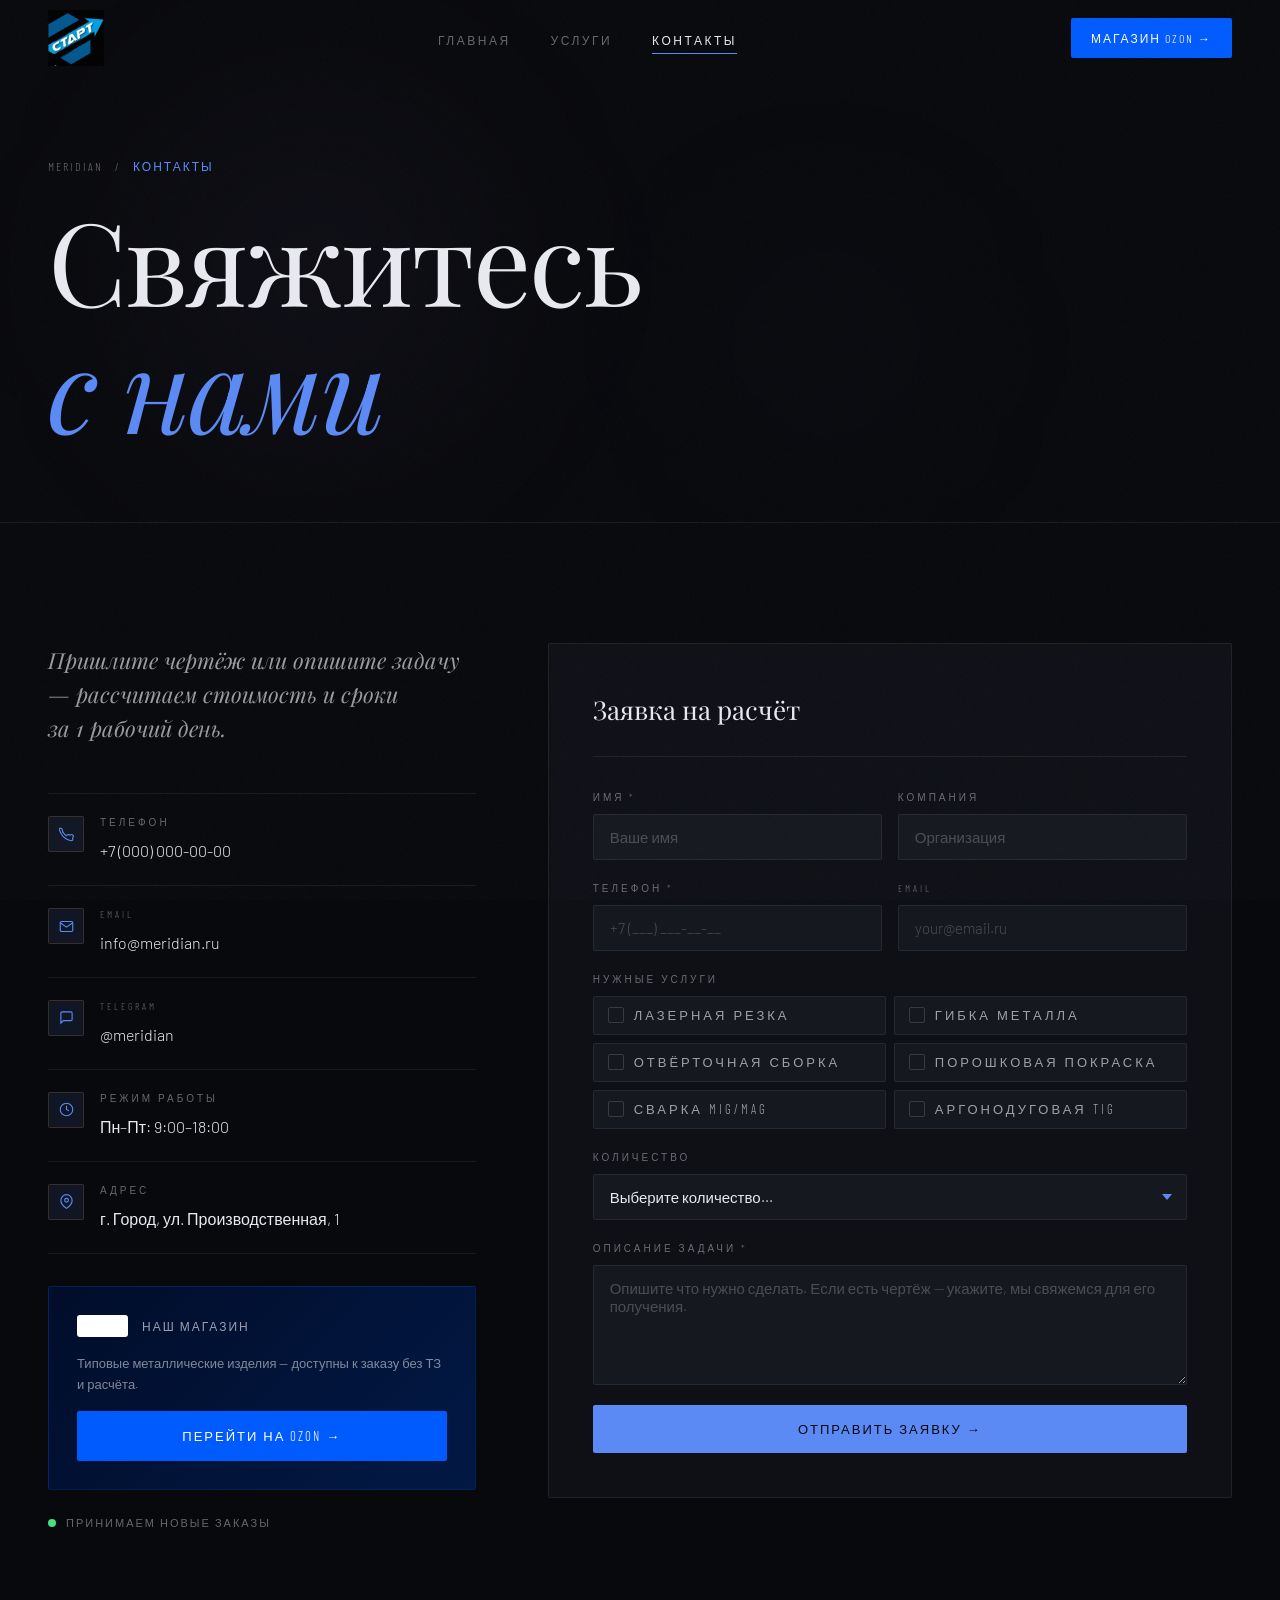
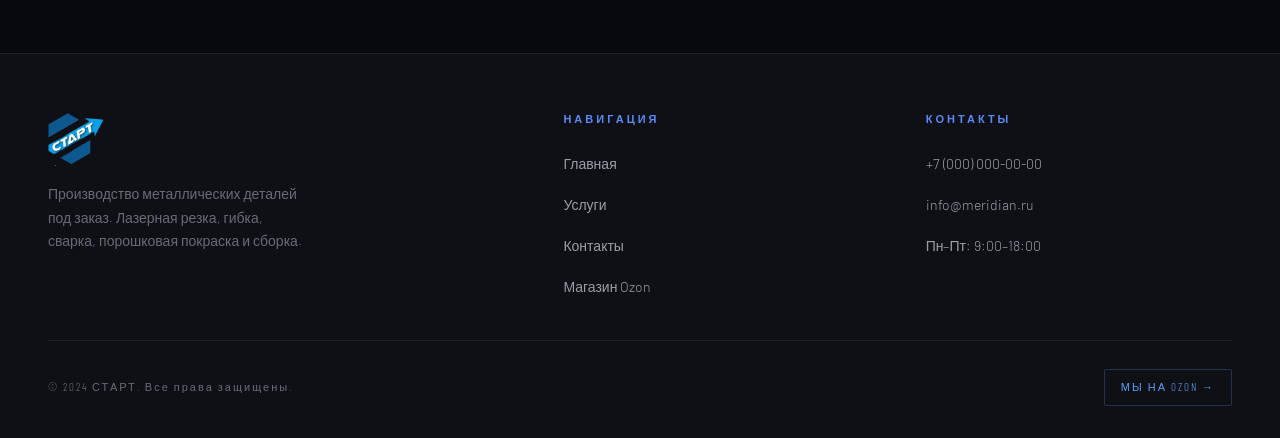
==== contact.html @ f27c6baa "v0.22" ====
<!DOCTYPE html>
<html lang="ru">
<head>
  <meta charset="UTF-8"/>
  <meta name="viewport" content="width=device-width, initial-scale=1.0"/>
  <title>Контакты — СТАРТ Металлообработка</title>
  <link rel="preconnect" href="https://fonts.googleapis.com"/>
  <link href="https://fonts.googleapis.com/css2?family=Playfair+Display:ital,wght@0,400;0,700;1,400;1,700&family=Barlow:wght@300;400;500&family=Barlow+Condensed:wght@300;400;500;600&display=swap" rel="stylesheet"/>
  <link rel="stylesheet" href="base.css"/>
  <link rel="stylesheet" href="contact.css"/>
</head>
<body>
<div class="noise"></div>

<nav class="nav" id="nav">
  <a href="../index.html" class="logo">
    <img src="../logo.png" alt="СТАРТ" class="logo-img"/>
  </a>
  <ul class="nav-links">
    <li><a href="../index.html"  class="nav-link">Главная</a></li>
    <li><a href="services.html"  class="nav-link">Услуги</a></li>
    <li><a href="contact.html"   class="nav-link active">Контакты</a></li>
  </ul>
  <a href="https://www.ozon.ru" target="_blank" rel="noopener" class="btn-ozon" style="padding:10px 20px;font-size:12px;">Магазин Ozon →</a>
  <button class="burger" id="burger" onclick="toggleMenu()"><span></span><span></span><span></span></button>
</nav>

<div class="nav-drawer" id="navDrawer">
  <a href="../index.html"  class="nav-link" onclick="closeMenu()">Главная</a>
  <a href="services.html"  class="nav-link" onclick="closeMenu()">Услуги</a>
  <a href="contact.html"   class="nav-link active" onclick="closeMenu()">Контакты</a>
  <div class="drawer-btns">
    <a href="https://www.ozon.ru" target="_blank" rel="noopener" class="btn-ozon btn-full">Магазин Ozon →</a>
  </div>
</div>

<section class="inner-hero">
  <div class="hero-visual">
    <div class="orb orb-2"></div>
    <div class="orb orb-3"></div>
  </div>
  <div class="container inner-hero-body">
    <div class="breadcrumb">
      <span>MERIDIAN</span>
      <span class="breadcrumb-sep">/</span>
      <span class="bc-active">Контакты</span>
    </div>
    <h1 class="inner-hero-title">
      Свяжитесь
      <em>с нами</em>
    </h1>
  </div>
</section>

<section class="section">
  <div class="container contact-wrap">

    <!-- LEFT -->
    <div>
      <p class="contact-intro">Пришлите чертёж или опишите задачу — рассчитаем стоимость и&nbsp;сроки за&nbsp;1&nbsp;рабочий день.</p>

      <div class="contact-rows">
        <div class="contact-row">
          <div class="contact-row-icon">
            <svg viewBox="0 0 24 24" fill="none" stroke="currentColor" stroke-width="1.8"><path d="M22 16.92v3a2 2 0 01-2.18 2 19.79 19.79 0 01-8.63-3.07A19.5 19.5 0 013.07 9.81 19.79 19.79 0 01.07 2h3a2 2 0 012 1.72c.127.96.361 1.903.7 2.81a2 2 0 01-.45 2.11L6.09 7.91a16 16 0 006 6l1.27-1.27a2 2 0 012.11-.45c.907.339 1.85.573 2.81.7A2 2 0 0122 16.92z"/></svg>
          </div>
          <div>
            <span class="contact-row-label">Телефон</span>
            <a href="tel:+70000000000" class="contact-row-val">+7 (000) 000-00-00</a>
          </div>
        </div>
        <div class="contact-row">
          <div class="contact-row-icon">
            <svg viewBox="0 0 24 24" fill="none" stroke="currentColor" stroke-width="1.8"><path d="M4 4h16c1.1 0 2 .9 2 2v12c0 1.1-.9 2-2 2H4c-1.1 0-2-.9-2-2V6c0-1.1.9-2 2-2z"/><polyline points="22,6 12,13 2,6"/></svg>
          </div>
          <div>
            <span class="contact-row-label">Email</span>
            <a href="mailto:info@meridian.ru" class="contact-row-val">info@meridian.ru</a>
          </div>
        </div>
        <div class="contact-row">
          <div class="contact-row-icon">
            <svg viewBox="0 0 24 24" fill="none" stroke="currentColor" stroke-width="1.8"><path d="M21 15a2 2 0 01-2 2H7l-4 4V5a2 2 0 012-2h14a2 2 0 012 2z"/></svg>
          </div>
          <div>
            <span class="contact-row-label">Telegram</span>
            <a href="https://t.me/meridian" target="_blank" rel="noopener" class="contact-row-val">@meridian</a>
          </div>
        </div>
        <div class="contact-row">
          <div class="contact-row-icon">
            <svg viewBox="0 0 24 24" fill="none" stroke="currentColor" stroke-width="1.8"><circle cx="12" cy="12" r="10"/><polyline points="12,6 12,12 16,14"/></svg>
          </div>
          <div>
            <span class="contact-row-label">Режим работы</span>
            <span class="contact-row-val">Пн–Пт: 9:00–18:00</span>
          </div>
        </div>
        <div class="contact-row">
          <div class="contact-row-icon">
            <svg viewBox="0 0 24 24" fill="none" stroke="currentColor" stroke-width="1.8"><path d="M21 10c0 7-9 13-9 13s-9-6-9-13a9 9 0 0118 0z"/><circle cx="12" cy="10" r="3"/></svg>
          </div>
          <div>
            <span class="contact-row-label">Адрес</span>
            <span class="contact-row-val">г. Город, ул. Производственная, 1</span>
          </div>
        </div>
      </div>

      <!-- OZON -->
      <div class="contact-ozon">
        <div class="contact-ozon-head">
          <span class="ozon-logobadge">OZON</span>
          <span>Наш магазин</span>
        </div>
        <p>Типовые металлические изделия — доступны к заказу без ТЗ и расчёта.</p>
        <a href="https://www.ozon.ru" target="_blank" rel="noopener" class="btn-ozon btn-full">
          Перейти на Ozon →
        </a>
      </div>

      <div class="contact-avail">
        <div class="avail-dot"></div>
        <span>Принимаем новые заказы</span>
      </div>
    </div>

    <!-- FORM -->
    <div class="form-wrap">
      <h3>Заявка на расчёт</h3>
      <form class="form" onsubmit="handleSubmit(event)">
        <div class="form-duo">
          <div class="field"><label>Имя *</label><input type="text" placeholder="Ваше имя" required/></div>
          <div class="field"><label>Компания</label><input type="text" placeholder="Организация"/></div>
        </div>
        <div class="form-duo">
          <div class="field"><label>Телефон *</label><input type="tel" placeholder="+7 (___) ___-__-__" required/></div>
          <div class="field"><label>Email</label><input type="email" placeholder="your@email.ru"/></div>
        </div>

        <div class="field">
          <label>Нужные услуги</label>
          <div class="svc-checks" id="svcChecks">
            <label class="svc-check"><input type="checkbox"/><span class="check-box"></span><span>Лазерная резка</span></label>
            <label class="svc-check"><input type="checkbox"/><span class="check-box"></span><span>Гибка металла</span></label>
            <label class="svc-check"><input type="checkbox"/><span class="check-box"></span><span>Отвёрточная сборка</span></label>
            <label class="svc-check"><input type="checkbox"/><span class="check-box"></span><span>Порошковая покраска</span></label>
            <label class="svc-check"><input type="checkbox"/><span class="check-box"></span><span>Сварка MIG/MAG</span></label>
            <label class="svc-check"><input type="checkbox"/><span class="check-box"></span><span>Аргонодуговая TIG</span></label>
          </div>
        </div>

        <div class="field">
          <label>Количество</label>
          <select>
            <option value="">Выберите количество...</option>
            <option>1–10 штук (единичный заказ)</option>
            <option>10–100 штук (мелкая серия)</option>
            <option>100–1000 штук</option>
            <option>более 1000 штук</option>
          </select>
        </div>

        <div class="field">
          <label>Описание задачи *</label>
          <textarea rows="5" placeholder="Опишите что нужно сделать. Если есть чертёж — укажите, мы свяжемся для его получения." required></textarea>
        </div>

        <button type="submit" class="btn-solid btn-full" style="padding:16px;">
          Отправить заявку →
        </button>
        <div class="form-ok" id="formOk">
          ✓ Заявка принята! Свяжемся в течение 1 рабочего дня
        </div>
      </form>
    </div>

  </div>
</section>

<footer class="footer">
  <div class="container">
    <div class="footer-grid">
      <div class="footer-brand">
        <a href="../index.html" class="logo">
    <img src="../logo.png" alt="СТАРТ" class="logo-img"/>
  </a>
        <p>Производство металлических деталей под заказ. Лазерная резка, гибка, сварка, порошковая покраска и сборка.</p>
      </div>
      <div class="footer-col"><h5>Навигация</h5><ul><li><a href="../index.html">Главная</a></li><li><a href="services.html">Услуги</a></li><li><a href="contact.html">Контакты</a></li><li><a href="https://www.ozon.ru" target="_blank">Магазин Ozon</a></li></ul></div>
      <div class="footer-col"><h5>Контакты</h5><ul><li><span>+7 (000) 000-00-00</span></li><li><span>info@meridian.ru</span></li><li><span>Пн–Пт: 9:00–18:00</span></li></ul></div>
    </div>
    <div class="footer-bottom">
      <p class="footer-copy">© 2024 СТАРТ. Все права защищены.</p>
      <a href="https://www.ozon.ru" target="_blank" rel="noopener" class="footer-ozon">Мы на Ozon →</a>
    </div>
  </div>
</footer>

<script src="../js/main.js"></script>
</body>
</html>
---- base.css ----
/* =============================================
   BASE.CSS — Общие стили
   Тот же визуальный язык: Playfair + Barlow,
   тёмный фон, атмосферные орбы, noise.
   Акцент — янтарно-стальной под металл.
   Курсор — стандартный браузерный.
   ============================================= */

:root {
  --ink:        #08090c;
  --ink-2:      #0e1016;
  --ink-3:      #161820;
  --surface:    #1c1e28;
  --border:     rgba(255,255,255,0.07);
  --border-hi:  rgba(255,255,255,0.15);
  --text:       #e8eaf0;
  --muted:      rgba(232,234,240,0.42);
  --muted-hi:   rgba(232,234,240,0.65);
  --accent:     #5b8af5;          /* синий — оригинальный акцент   */
  --accent-2:   #a78bfa;          /* фиолетовый второй акцент      */
  --accent-glow:rgba(91,138,245,0.18);
  --accent-dim: rgba(91,138,245,0.10);

  --ff-display: 'Playfair Display', serif;
  --ff-body:    'Barlow', sans-serif;
  --ff-cond:    'Barlow Condensed', sans-serif;

  --nav-h: 76px;
  --ease:  cubic-bezier(0.22, 1, 0.36, 1);
}

*, *::before, *::after { box-sizing: border-box; margin: 0; padding: 0; }
html { scroll-behavior: smooth; }

body {
  background: var(--ink);
  color: var(--text);
  font-family: var(--ff-body);
  font-size: 17px;
  font-weight: 300;
  line-height: 1.7;
  overflow-x: hidden;
}

a { color: inherit; text-decoration: none; }
img { max-width: 100%; display: block; }

/* NOISE */
.noise {
  position: fixed;
  inset: 0;
  z-index: 999;
  pointer-events: none;
  opacity: 0.032;
  background-image: url("data:image/svg+xml,%3Csvg viewBox='0 0 256 256' xmlns='http://www.w3.org/2000/svg'%3E%3Cfilter id='n'%3E%3CfeTurbulence type='fractalNoise' baseFrequency='0.9' numOctaves='4' stitchTiles='stitch'/%3E%3C/filter%3E%3Crect width='100%25' height='100%25' filter='url(%23n)'/%3E%3C/svg%3E");
  background-size: 180px;
}

/* ─── UTILITIES ────────────────────────────── */
.container {
  max-width: 1280px;
  margin: 0 auto;
  padding: 0 48px;
}

.section { padding: 120px 0; }

.sec-head {
  display: flex;
  justify-content: space-between;
  align-items: flex-end;
  margin-bottom: 64px;
  gap: 24px;
}

.sec-meta { display: flex; align-items: center; gap: 16px; }

.sec-num {
  font-family: var(--ff-cond);
  font-size: 12px;
  letter-spacing: 3px;
  color: var(--accent);
}

.sec-tag {
  font-family: var(--ff-cond);
  font-size: 12px;
  letter-spacing: 3px;
  text-transform: uppercase;
  color: var(--muted);
}

.sec-title {
  font-family: var(--ff-display);
  font-size: clamp(34px, 4vw, 52px);
  font-weight: 400;
  line-height: 1.12;
  letter-spacing: -0.5px;
}

.sec-title em { font-style: italic; color: var(--accent); }

.sec-link {
  font-family: var(--ff-cond);
  font-size: 13px;
  letter-spacing: 2px;
  text-transform: uppercase;
  color: var(--muted-hi);
  border-bottom: 1px solid var(--border-hi);
  padding-bottom: 2px;
  transition: color 0.3s, border-color 0.3s;
  white-space: nowrap;
}

.sec-link:hover { color: var(--accent); border-color: var(--accent); }

/* ─── BUTTONS ──────────────────────────────── */
.btn-solid {
  display: inline-flex;
  align-items: center;
  gap: 10px;
  background: var(--accent);
  color: #08090c;
  font-family: var(--ff-cond);
  font-size: 13px;
  letter-spacing: 2px;
  text-transform: uppercase;
  padding: 14px 32px;
  border: none;
  border-radius: 2px;
  cursor: pointer;
  transition: transform 0.3s var(--ease), box-shadow 0.3s var(--ease);
  position: relative;
  overflow: hidden;
}

.btn-solid::after {
  content: '';
  position: absolute;
  inset: 0;
  background: linear-gradient(135deg, transparent 40%, rgba(255,255,255,0.15));
  opacity: 0;
  transition: opacity 0.3s;
}

.btn-solid:hover { transform: translateY(-2px); box-shadow: 0 12px 36px var(--accent-glow); }
.btn-solid:hover::after { opacity: 1; }

.btn-outline {
  display: inline-flex;
  align-items: center;
  gap: 10px;
  font-family: var(--ff-cond);
  font-size: 13px;
  letter-spacing: 2px;
  text-transform: uppercase;
  color: var(--muted-hi);
  border: 1px solid var(--border-hi);
  padding: 14px 28px;
  border-radius: 2px;
  cursor: pointer;
  transition: all 0.3s var(--ease);
  background: none;
}

.btn-outline:hover {
  color: var(--text);
  border-color: var(--accent);
  background: var(--accent-glow);
}

.btn-ozon {
  display: inline-flex;
  align-items: center;
  gap: 8px;
  background: #005bff;
  color: #fff;
  font-family: var(--ff-cond);
  font-size: 13px;
  letter-spacing: 2px;
  text-transform: uppercase;
  padding: 14px 28px;
  border-radius: 2px;
  cursor: pointer;
  border: none;
  transition: transform 0.3s var(--ease), box-shadow 0.3s;
}

.btn-ozon:hover {
  transform: translateY(-2px);
  box-shadow: 0 10px 32px rgba(0,91,255,0.35);
}

.btn-full { width: 100%; justify-content: center; }

/* ─── NAVIGATION ───────────────────────────── */
.nav {
  position: fixed;
  inset: 0 0 auto;
  z-index: 500;
  height: var(--nav-h);
  display: flex;
  align-items: center;
  justify-content: space-between;
  padding: 0 48px;
  transition: background 0.4s, border-color 0.4s;
}

.nav.scrolled {
  background: rgba(8,9,12,0.93);
  backdrop-filter: blur(24px);
  -webkit-backdrop-filter: blur(24px);
  border-bottom: 1px solid var(--border);
}

.logo {
  display: flex;
  align-items: center;
  flex-shrink: 0;
}

.logo-img {
  height: 56px;
  width: auto;
  display: block;
  object-fit: contain;
  mix-blend-mode: lighten;
}

/* Fallback-текст (если картинка не загрузится) */
.logo-name {
  font-family: var(--ff-cond);
  font-size: 15px;
  font-weight: 500;
  letter-spacing: 5px;
  text-transform: uppercase;
  line-height: 1;
}

.logo-sub {
  font-family: var(--ff-body);
  font-size: 9px;
  letter-spacing: 2px;
  text-transform: uppercase;
  color: var(--muted);
  margin-top: 3px;
}

.nav-links {
  display: flex;
  list-style: none;
  gap: 40px;
  align-items: center;
}

.nav-link {
  font-family: var(--ff-cond);
  font-size: 12px;
  letter-spacing: 2.5px;
  text-transform: uppercase;
  color: var(--muted);
  position: relative;
  transition: color 0.3s;
  padding: 4px 0;
}

.nav-link::after {
  content: '';
  position: absolute;
  bottom: -3px; left: 0;
  width: 0; height: 1px;
  background: var(--accent);
  transition: width 0.3s var(--ease);
}

.nav-link:hover, .nav-link.active { color: var(--text); }
.nav-link:hover::after, .nav-link.active::after { width: 100%; }

/* BURGER */
.burger {
  display: none;
  flex-direction: column;
  gap: 5px;
  background: none;
  border: none;
  cursor: pointer;
  padding: 6px;
}

.burger span {
  display: block;
  height: 1.5px;
  background: var(--text);
  border-radius: 2px;
  transition: all 0.3s var(--ease);
}

.burger span:nth-child(1) { width: 22px; }
.burger span:nth-child(2) { width: 16px; }
.burger span:nth-child(3) { width: 22px; }

.burger.open span:nth-child(1) { transform: translateY(6.5px) rotate(45deg); width: 22px; }
.burger.open span:nth-child(2) { opacity: 0; transform: scaleX(0); }
.burger.open span:nth-child(3) { transform: translateY(-6.5px) rotate(-45deg); width: 22px; }

/* MOBILE DRAWER */
.nav-drawer {
  display: none;
  position: fixed;
  top: var(--nav-h);
  left: 0; right: 0;
  background: rgba(8,9,12,0.98);
  backdrop-filter: blur(24px);
  border-bottom: 1px solid var(--border);
  padding: 36px 24px;
  flex-direction: column;
  gap: 4px;
  z-index: 490;
}

.nav-drawer.open { display: flex; }

.nav-drawer .nav-link {
  font-size: 22px;
  letter-spacing: 3px;
  padding: 14px 0;
  border-bottom: 1px solid var(--border);
  color: var(--muted-hi);
}

.nav-drawer .nav-link::after { display: none; }
.nav-drawer .nav-link:hover,
.nav-drawer .nav-link.active { color: var(--accent); }

.drawer-btns {
  display: flex;
  flex-direction: column;
  gap: 10px;
  margin-top: 20px;
}

/* ─── HERO BG ELEMENTS ─────────────────────── */
.hero-visual {
  position: absolute;
  inset: 0;
  overflow: hidden;
  pointer-events: none;
}

.orb {
  position: absolute;
  border-radius: 50%;
  filter: blur(110px);
}

.orb-1 {
  width: 700px; height: 700px;
  background: radial-gradient(circle, rgba(91,138,245,0.12), transparent 65%);
  top: -200px; right: -80px;
  animation: drift1 12s ease-in-out infinite;
}

.orb-2 {
  width: 500px; height: 500px;
  background: radial-gradient(circle, rgba(167,139,250,0.08), transparent 65%);
  bottom: 0; left: 5%;
  animation: drift2 16s ease-in-out infinite;
}

.orb-3 {
  width: 320px; height: 320px;
  background: radial-gradient(circle, rgba(91,138,245,0.06), transparent 65%);
  top: 35%; left: 52%;
  animation: drift1 20s ease-in-out infinite reverse;
}

@keyframes drift1 {
  0%,100% { transform: translate(0,0) scale(1); }
  50%      { transform: translate(-40px,50px) scale(1.04); }
}
@keyframes drift2 {
  0%,100% { transform: translate(0,0); }
  50%      { transform: translate(50px,-30px); }
}

/* ─── INNER PAGE HERO ──────────────────────── */
.inner-hero {
  position: relative;
  padding: calc(var(--nav-h) + 80px) 0 72px;
  border-bottom: 1px solid var(--border);
  overflow: hidden;
  min-height: 48vh;
  display: flex;
  align-items: flex-end;
}

.inner-hero-body {
  position: relative;
  z-index: 1;
  width: 100%;
}

.breadcrumb {
  display: flex;
  align-items: center;
  gap: 12px;
  margin-bottom: 20px;
  animation: revealUp 0.6s var(--ease) 0.15s both;
}

.breadcrumb-sep { color: var(--border-hi); font-family: var(--ff-cond); }

.breadcrumb span {
  font-family: var(--ff-cond);
  font-size: 12px;
  letter-spacing: 2px;
  text-transform: uppercase;
  color: var(--muted);
}

.breadcrumb .bc-active { color: var(--accent); }

.inner-hero-title {
  font-family: var(--ff-display);
  font-size: clamp(56px, 9vw, 116px);
  font-weight: 400;
  line-height: 1.1;
  letter-spacing: -2px;
  overflow: visible;
  animation: revealUp 0.8s var(--ease) 0.3s both;
}

.inner-hero-title em {
  font-style: italic;
  color: var(--accent);
  display: block;
  overflow: visible;
}

/* ─── TICKER ───────────────────────────────── */
.ticker-wrap {
  overflow: hidden;
  border-top: 1px solid var(--border);
  border-bottom: 1px solid var(--border);
  background: var(--ink-2);
  padding: 14px 0;
}

.ticker {
  display: flex;
  gap: 48px;
  width: max-content;
  animation: tickerMove 22s linear infinite;
  white-space: nowrap;
}

.ticker span {
  font-family: var(--ff-cond);
  font-size: 12px;
  letter-spacing: 3px;
  text-transform: uppercase;
  color: var(--muted);
}

.ticker .sep { color: var(--accent); }

@keyframes tickerMove {
  from { transform: translateX(0); }
  to   { transform: translateX(-50%); }
}

/* ─── MARQUEE CTA ──────────────────────────── */
.marquee-cta {
  overflow: hidden;
  border-top: 1px solid var(--border);
  border-bottom: 1px solid var(--border);
}

.marquee-cta-inner {
  display: block;
  padding: 28px 0;
  background: var(--ink-2);
  transition: background 0.3s;
}

.marquee-cta-inner:hover { background: var(--ink-3); }

.marquee-track {
  display: flex;
  width: max-content;
  gap: 64px;
  white-space: nowrap;
  animation: tickerMove 16s linear infinite;
}

.marquee-track span {
  font-family: var(--ff-display);
  font-size: clamp(28px, 4vw, 48px);
  font-weight: 400;
  font-style: italic;
  color: var(--muted-hi);
  transition: color 0.3s;
}

.marquee-cta-inner:hover .marquee-track span { color: var(--text); }
.mc-dot { font-style: normal !important; color: var(--accent) !important; }

/* ─── FOOTER ───────────────────────────────── */
.footer {
  padding: 56px 0 32px;
  border-top: 1px solid var(--border);
  background: var(--ink-2);
}

.footer-grid {
  display: grid;
  grid-template-columns: 1.5fr 1fr 1fr;
  gap: 56px;
  margin-bottom: 40px;
}

.footer-brand p {
  font-size: 14px;
  color: var(--muted);
  line-height: 1.7;
  max-width: 260px;
  margin-top: 16px;
}

.footer-col h5 {
  font-family: var(--ff-cond);
  font-size: 11px;
  letter-spacing: 3px;
  text-transform: uppercase;
  color: var(--accent);
  margin-bottom: 20px;
}

.footer-col ul { list-style: none; display: flex; flex-direction: column; gap: 12px; }

.footer-col li a,
.footer-col li span {
  font-size: 14px;
  color: var(--muted-hi);
  transition: color 0.3s;
}

.footer-col li a:hover { color: var(--accent); }

.footer-bottom {
  display: flex;
  align-items: center;
  justify-content: space-between;
  padding-top: 28px;
  border-top: 1px solid var(--border);
}

.footer-copy {
  font-family: var(--ff-cond);
  font-size: 11px;
  letter-spacing: 2px;
  color: var(--muted);
}

.footer-ozon {
  display: inline-flex;
  align-items: center;
  gap: 8px;
  font-family: var(--ff-cond);
  font-size: 11px;
  letter-spacing: 2px;
  text-transform: uppercase;
  color: #5b9cf6;
  border: 1px solid rgba(91,156,246,0.25);
  padding: 8px 16px;
  border-radius: 2px;
  transition: all 0.3s;
}

.footer-ozon:hover { background: rgba(91,156,246,0.1); border-color: #5b9cf6; }

/* ─── SCROLL REVEAL ────────────────────────── */
.reveal {
  opacity: 0;
  transform: translateY(24px);
  transition: opacity 0.65s var(--ease), transform 0.65s var(--ease);
}
.reveal.in { opacity: 1; transform: none; }

/* ─── KEYFRAMES ────────────────────────────── */
@keyframes revealUp {
  from { opacity: 0; transform: translateY(20px); }
  to   { opacity: 1; transform: none; }
}

/* inset отрицательный — гарантирует что буквы не обрезаются сверху/снизу */
@keyframes revealClip {
  from { clip-path: inset(110% 0 0 0); }
  to   { clip-path: inset(-20% 0 -20% 0); }
}

/* ─── RESPONSIVE BASE ──────────────────────── */
@media (max-width: 960px) {
  .container { padding: 0 24px; }
  .nav { padding: 0 24px; }
  .nav-links { display: none; }
  .nav .btn-ozon { display: none; }
  .burger { display: flex; }
  .section { padding: 80px 0; }
  .footer-grid { grid-template-columns: 1fr 1fr; gap: 36px; }
  .footer-brand { grid-column: 1 / -1; }
  .footer-bottom { flex-direction: column; gap: 16px; text-align: center; }
}

@media (max-width: 480px) {
  .container { padding: 0 16px; }
  .nav { padding: 0 16px; }
  .footer-grid { grid-template-columns: 1fr; }
  .section { padding: 60px 0; }
  .inner-hero-title { letter-spacing: -1.5px; }
}
---- contact.css ----
/* =============================================
   CONTACT.CSS — Страница контактов
   ============================================= */

.contact-wrap {
  display: grid;
  grid-template-columns: 1fr 1.6fr;
  gap: 72px;
  align-items: start;
}

/* ─── LEFT ─────────────────────────────────── */
.contact-intro {
  font-family: var(--ff-display);
  font-size: clamp(18px, 2vw, 22px);
  font-weight: 400;
  font-style: italic;
  color: var(--muted-hi);
  line-height: 1.55;
  margin-bottom: 48px;
}

.contact-rows { display: flex; flex-direction: column; }

.contact-row {
  display: flex;
  align-items: flex-start;
  gap: 16px;
  padding: 20px 0;
  border-bottom: 1px solid var(--border);
}

.contact-row:first-child { border-top: 1px solid var(--border); }

.contact-row-icon {
  width: 36px; height: 36px;
  background: var(--accent-dim);
  border: 1px solid rgba(212,146,42,0.2);
  display: flex;
  align-items: center;
  justify-content: center;
  color: var(--accent);
  flex-shrink: 0;
  margin-top: 2px;
  border-radius: 2px;
}

.contact-row-icon svg { width: 15px; height: 15px; }

.contact-row-label {
  font-family: var(--ff-cond);
  font-size: 10px;
  letter-spacing: 3px;
  text-transform: uppercase;
  color: var(--muted);
  display: block;
  margin-bottom: 5px;
}

.contact-row-val {
  font-size: 16px;
  color: var(--text);
  transition: color 0.3s;
}

a.contact-row-val:hover { color: var(--accent); }

/* OZON BLOCK */
.contact-ozon {
  background: linear-gradient(135deg, #010d2a, #021945);
  border: 1px solid rgba(0,91,255,0.2);
  border-radius: 2px;
  padding: 28px;
  display: flex;
  flex-direction: column;
  gap: 16px;
  margin-top: 32px;
}

.contact-ozon-head {
  display: flex;
  align-items: center;
  gap: 14px;
}

.ozon-logobadge {
  font-family: var(--ff-cond);
  font-size: 20px;
  font-weight: 700;
  letter-spacing: 2px;
  background: #fff;
  color: #005bff;
  padding: 3px 10px;
  border-radius: 3px;
  line-height: 1.4;
}

.contact-ozon-head span {
  font-family: var(--ff-cond);
  font-size: 12px;
  letter-spacing: 2px;
  text-transform: uppercase;
  color: rgba(255,255,255,0.6);
}

.contact-ozon p { font-size: 13px; color: rgba(255,255,255,0.5); line-height: 1.6; }

/* AVAIL */
.contact-avail {
  display: flex;
  align-items: center;
  gap: 10px;
  margin-top: 24px;
}

.avail-dot {
  width: 8px; height: 8px;
  border-radius: 50%;
  background: #4ade80;
  flex-shrink: 0;
  animation: pulse 2.5s ease-in-out infinite;
}

@keyframes pulse {
  0%,100% { box-shadow: 0 0 0 0 rgba(74,222,128,0.5); }
  50%      { box-shadow: 0 0 0 7px rgba(74,222,128,0); }
}

.contact-avail span {
  font-family: var(--ff-cond);
  font-size: 11px;
  letter-spacing: 2px;
  text-transform: uppercase;
  color: var(--muted);
}

/* ─── FORM ─────────────────────────────────── */
.form-wrap {
  background: var(--ink-2);
  border: 1px solid var(--border);
  padding: 44px;
  border-radius: 2px;
}

.form-wrap h3 {
  font-family: var(--ff-display);
  font-size: 26px;
  font-weight: 400;
  margin-bottom: 32px;
  padding-bottom: 24px;
  border-bottom: 1px solid var(--border);
}

.form { display: flex; flex-direction: column; gap: 20px; }

.form-duo { display: grid; grid-template-columns: 1fr 1fr; gap: 16px; }

.field { display: flex; flex-direction: column; gap: 8px; }

.field label {
  font-family: var(--ff-cond);
  font-size: 10px;
  letter-spacing: 3px;
  text-transform: uppercase;
  color: var(--muted);
}

.field input,
.field select,
.field textarea {
  background: var(--ink-3);
  border: 1px solid var(--border);
  color: var(--text);
  font-family: var(--ff-body);
  font-size: 15px;
  font-weight: 300;
  padding: 13px 16px;
  border-radius: 2px;
  outline: none;
  transition: border-color 0.3s;
  width: 100%;
  -webkit-appearance: none;
  appearance: none;
}

.field select {
  background-image: url("data:image/svg+xml,%3Csvg xmlns='http://www.w3.org/2000/svg' width='10' height='6' viewBox='0 0 10 6'%3E%3Cpath fill='%235b8af5' d='M0 0l5 6 5-6z'/%3E%3C/svg%3E");
  background-repeat: no-repeat;
  background-position: right 14px center;
  padding-right: 36px;
  cursor: pointer;
}

.field select option { background: var(--ink-2); color: var(--text); }
.field input:focus,
.field select:focus,
.field textarea:focus { border-color: var(--accent); }
.field input::placeholder,
.field textarea::placeholder { color: var(--muted); opacity: 0.6; }
.field textarea { resize: vertical; min-height: 120px; }

/* Checkboxes */
.svc-checks {
  display: grid;
  grid-template-columns: 1fr 1fr;
  gap: 8px;
}

.svc-check {
  display: flex;
  align-items: center;
  gap: 10px;
  background: var(--ink-3);
  border: 1px solid var(--border);
  border-radius: 2px;
  padding: 10px 14px;
  cursor: pointer;
  transition: all 0.25s;
  user-select: none;
}

.svc-check input { display: none; }

.check-box {
  width: 16px; height: 16px;
  border: 1px solid var(--border-hi);
  border-radius: 2px;
  display: flex;
  align-items: center;
  justify-content: center;
  flex-shrink: 0;
  transition: all 0.25s;
}

.svc-check.on { border-color: var(--accent); background: var(--accent-dim); }
.svc-check.on .check-box { background: var(--accent); border-color: var(--accent); }

.check-box::after {
  content: '';
  width: 8px; height: 5px;
  border-left: 1.5px solid #08090c;
  border-bottom: 1.5px solid #08090c;
  transform: rotate(-45deg) translateY(-1px);
  display: none;
}

.svc-check.on .check-box::after { display: block; }

.svc-check span {
  font-size: 13px;
  color: var(--muted-hi);
  transition: color 0.25s;
  line-height: 1.3;
}

.svc-check.on span { color: var(--text); }

/* Success */
.form-ok {
  display: none;
  background: rgba(74,222,128,0.07);
  border: 1px solid rgba(74,222,128,0.25);
  color: #4ade80;
  font-family: var(--ff-cond);
  font-size: 12px;
  letter-spacing: 2px;
  text-transform: uppercase;
  padding: 14px 18px;
  border-radius: 2px;
  text-align: center;
}

.form-ok.show { display: block; }

/* ─── RESPONSIVE CONTACT ───────────────────── */
@media (max-width: 960px) {
  .contact-wrap { grid-template-columns: 1fr; gap: 48px; }
  .form-wrap { padding: 28px 24px; }
}

@media (max-width: 480px) {
  .form-duo { grid-template-columns: 1fr; }
  .svc-checks { grid-template-columns: 1fr; }
}
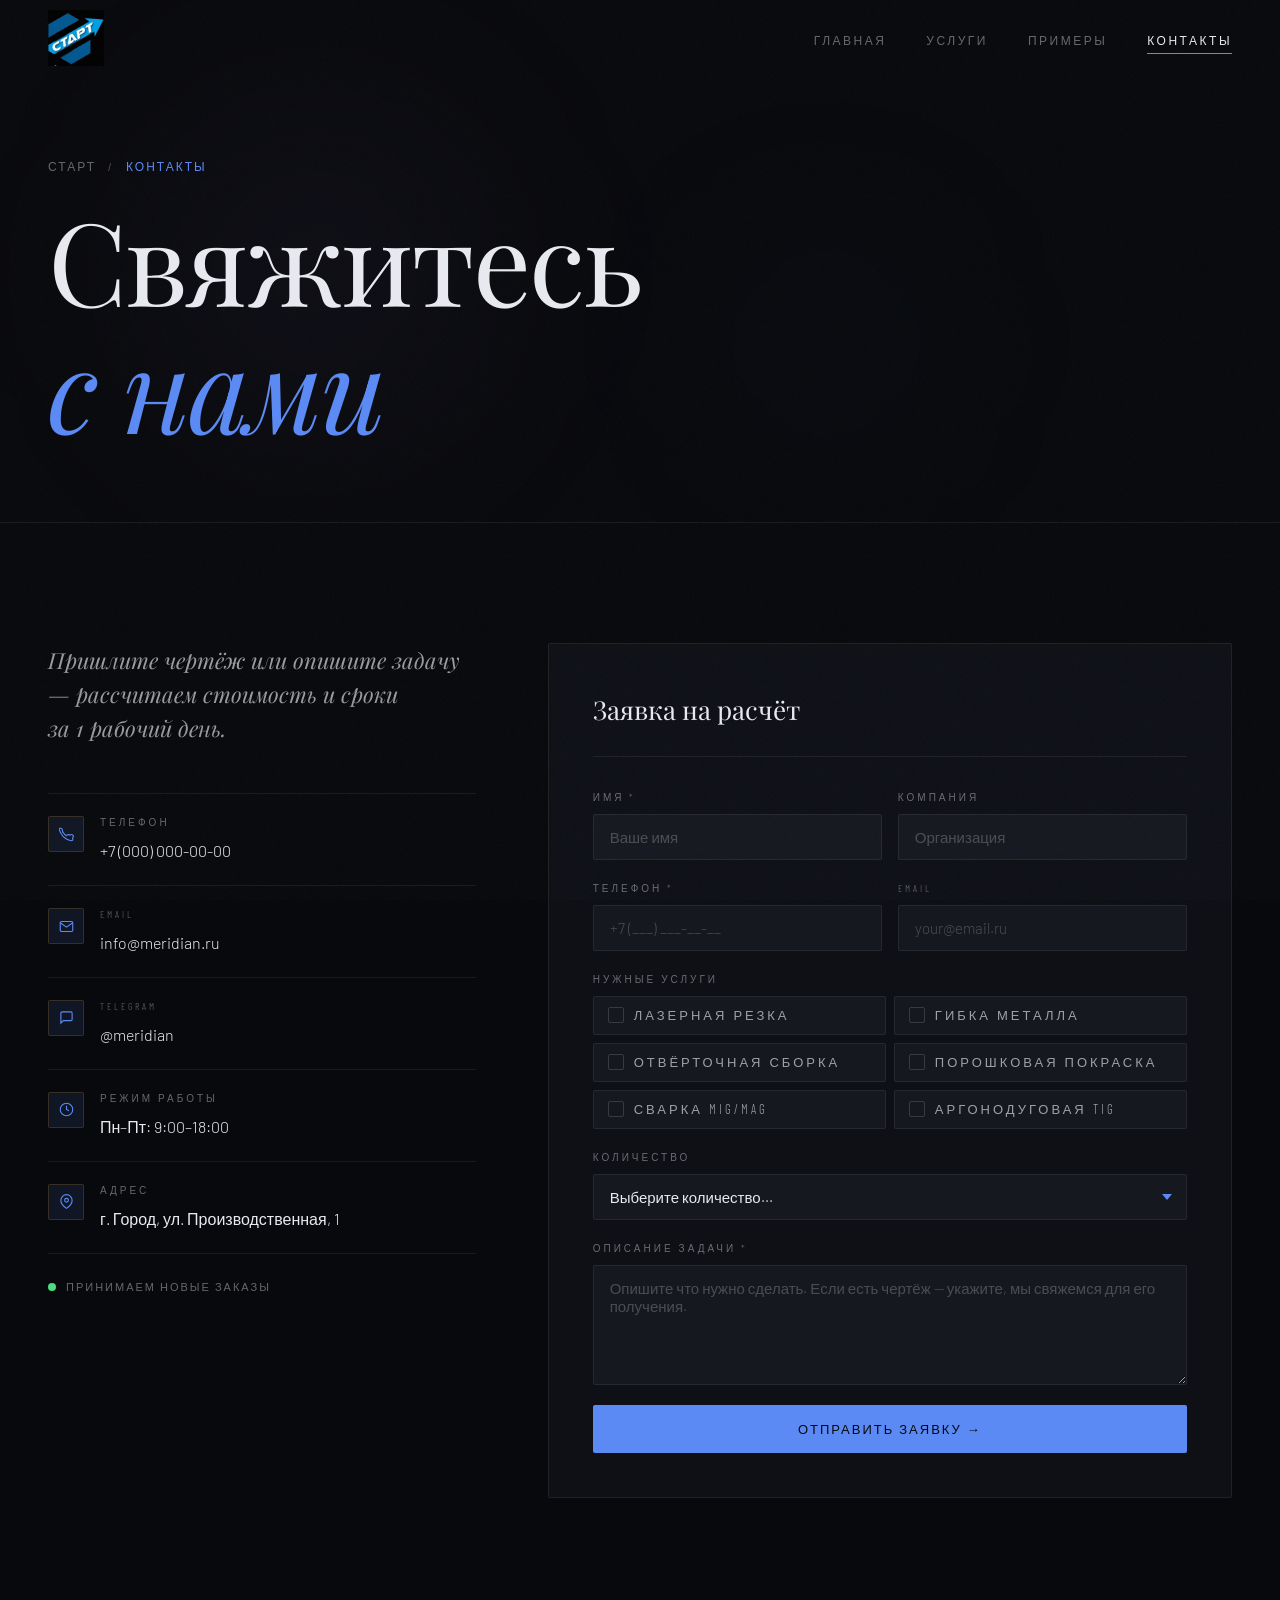
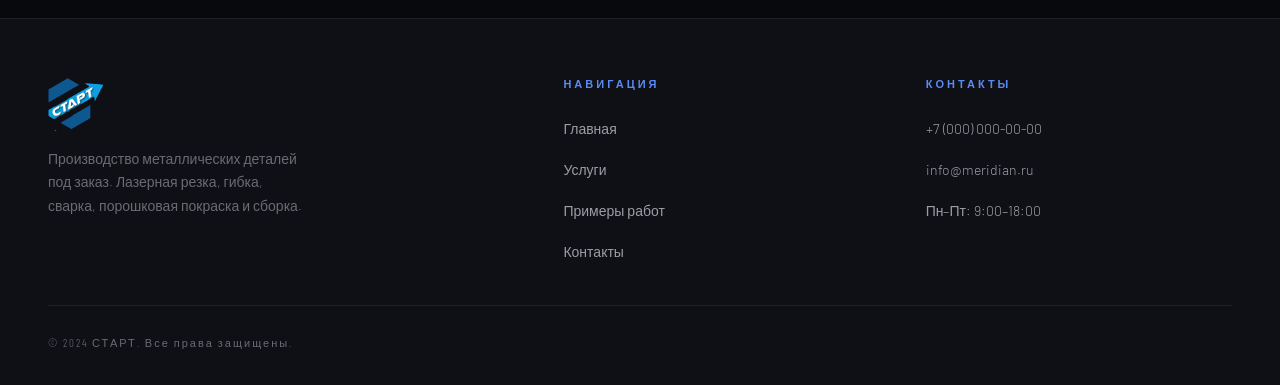
==== commit 178f15d4: "v 0.25" ====
--- a/contact.html
+++ b/contact.html
@@ -13,25 +13,23 @@
 <div class="noise"></div>
 
 <nav class="nav" id="nav">
-  <a href="../index.html" class="logo">
-    <img src="../logo.png" alt="СТАРТ" class="logo-img"/>
+  <a href="index.html" class="logo">
+    <img src="logo.png" alt="СТАРТ" class="logo-img"/>
   </a>
   <ul class="nav-links">
-    <li><a href="../index.html"  class="nav-link">Главная</a></li>
-    <li><a href="services.html"  class="nav-link">Услуги</a></li>
-    <li><a href="contact.html"   class="nav-link active">Контакты</a></li>
+    <li><a href="index.html"    class="nav-link">Главная</a></li>
+    <li><a href="services.html" class="nav-link">Услуги</a></li>
+    <li><a href="works.html"    class="nav-link">Примеры</a></li>
+    <li><a href="contact.html"  class="nav-link active">Контакты</a></li>
   </ul>
-  <a href="https://www.ozon.ru" target="_blank" rel="noopener" class="btn-ozon" style="padding:10px 20px;font-size:12px;">Магазин Ozon →</a>
   <button class="burger" id="burger" onclick="toggleMenu()"><span></span><span></span><span></span></button>
 </nav>
 
 <div class="nav-drawer" id="navDrawer">
-  <a href="../index.html"  class="nav-link" onclick="closeMenu()">Главная</a>
-  <a href="services.html"  class="nav-link" onclick="closeMenu()">Услуги</a>
-  <a href="contact.html"   class="nav-link active" onclick="closeMenu()">Контакты</a>
-  <div class="drawer-btns">
-    <a href="https://www.ozon.ru" target="_blank" rel="noopener" class="btn-ozon btn-full">Магазин Ozon →</a>
-  </div>
+  <a href="index.html"    class="nav-link" onclick="closeMenu()">Главная</a>
+  <a href="services.html" class="nav-link" onclick="closeMenu()">Услуги</a>
+  <a href="works.html"    class="nav-link" onclick="closeMenu()">Примеры</a>
+  <a href="contact.html"  class="nav-link active" onclick="closeMenu()">Контакты</a>
 </div>
 
 <section class="inner-hero">
@@ -41,7 +39,7 @@
   </div>
   <div class="container inner-hero-body">
     <div class="breadcrumb">
-      <span>MERIDIAN</span>
+      <span>СТАРТ</span>
       <span class="breadcrumb-sep">/</span>
       <span class="bc-active">Контакты</span>
     </div>
@@ -105,18 +103,6 @@
             <span class="contact-row-val">г. Город, ул. Производственная, 1</span>
           </div>
         </div>
-      </div>
-
-      <!-- OZON -->
-      <div class="contact-ozon">
-        <div class="contact-ozon-head">
-          <span class="ozon-logobadge">OZON</span>
-          <span>Наш магазин</span>
-        </div>
-        <p>Типовые металлические изделия — доступны к заказу без ТЗ и расчёта.</p>
-        <a href="https://www.ozon.ru" target="_blank" rel="noopener" class="btn-ozon btn-full">
-          Перейти на Ozon →
-        </a>
       </div>
 
       <div class="contact-avail">
@@ -182,21 +168,35 @@
   <div class="container">
     <div class="footer-grid">
       <div class="footer-brand">
-        <a href="../index.html" class="logo">
-    <img src="../logo.png" alt="СТАРТ" class="logo-img"/>
-  </a>
+        <a href="index.html" class="logo">
+          <img src="logo.png" alt="СТАРТ" class="logo-img"/>
+        </a>
         <p>Производство металлических деталей под заказ. Лазерная резка, гибка, сварка, порошковая покраска и сборка.</p>
       </div>
-      <div class="footer-col"><h5>Навигация</h5><ul><li><a href="../index.html">Главная</a></li><li><a href="services.html">Услуги</a></li><li><a href="contact.html">Контакты</a></li><li><a href="https://www.ozon.ru" target="_blank">Магазин Ozon</a></li></ul></div>
-      <div class="footer-col"><h5>Контакты</h5><ul><li><span>+7 (000) 000-00-00</span></li><li><span>info@meridian.ru</span></li><li><span>Пн–Пт: 9:00–18:00</span></li></ul></div>
+      <div class="footer-col">
+        <h5>Навигация</h5>
+        <ul>
+          <li><a href="index.html">Главная</a></li>
+          <li><a href="services.html">Услуги</a></li>
+          <li><a href="works.html">Примеры работ</a></li>
+          <li><a href="contact.html">Контакты</a></li>
+        </ul>
+      </div>
+      <div class="footer-col">
+        <h5>Контакты</h5>
+        <ul>
+          <li><span>+7 (000) 000-00-00</span></li>
+          <li><span>info@meridian.ru</span></li>
+          <li><span>Пн–Пт: 9:00–18:00</span></li>
+        </ul>
+      </div>
     </div>
     <div class="footer-bottom">
       <p class="footer-copy">© 2024 СТАРТ. Все права защищены.</p>
-      <a href="https://www.ozon.ru" target="_blank" rel="noopener" class="footer-ozon">Мы на Ozon →</a>
     </div>
   </div>
 </footer>
 
-<script src="../js/main.js"></script>
+<script src="main.js"></script>
 </body>
 </html>
--- a/base.css
+++ b/base.css
@@ -446,15 +446,21 @@
   padding: 14px 0;
 }
 
-.ticker {
+.ticker-track {
+  display: flex;
+  width: max-content;
+  animation: tickerScroll 24s linear infinite;
+}
+
+.ticker-set {
   display: flex;
   gap: 48px;
-  width: max-content;
-  animation: tickerMove 22s linear infinite;
+  padding-right: 48px;
   white-space: nowrap;
-}
-
-.ticker span {
+  flex-shrink: 0;
+}
+
+.ticker-set span {
   font-family: var(--ff-cond);
   font-size: 12px;
   letter-spacing: 3px;
@@ -462,11 +468,11 @@
   color: var(--muted);
 }
 
-.ticker .sep { color: var(--accent); }
-
-@keyframes tickerMove {
-  from { transform: translateX(0); }
-  to   { transform: translateX(-50%); }
+.ticker-set .sep { color: var(--accent); }
+
+@keyframes tickerScroll {
+  0%   { transform: translateX(0); }
+  100% { transform: translateX(-50%); }
 }
 
 /* ─── MARQUEE CTA ──────────────────────────── */
@@ -490,7 +496,7 @@
   width: max-content;
   gap: 64px;
   white-space: nowrap;
-  animation: tickerMove 16s linear infinite;
+  animation: tickerScroll 16s linear infinite;
 }
 
 .marquee-track span {
